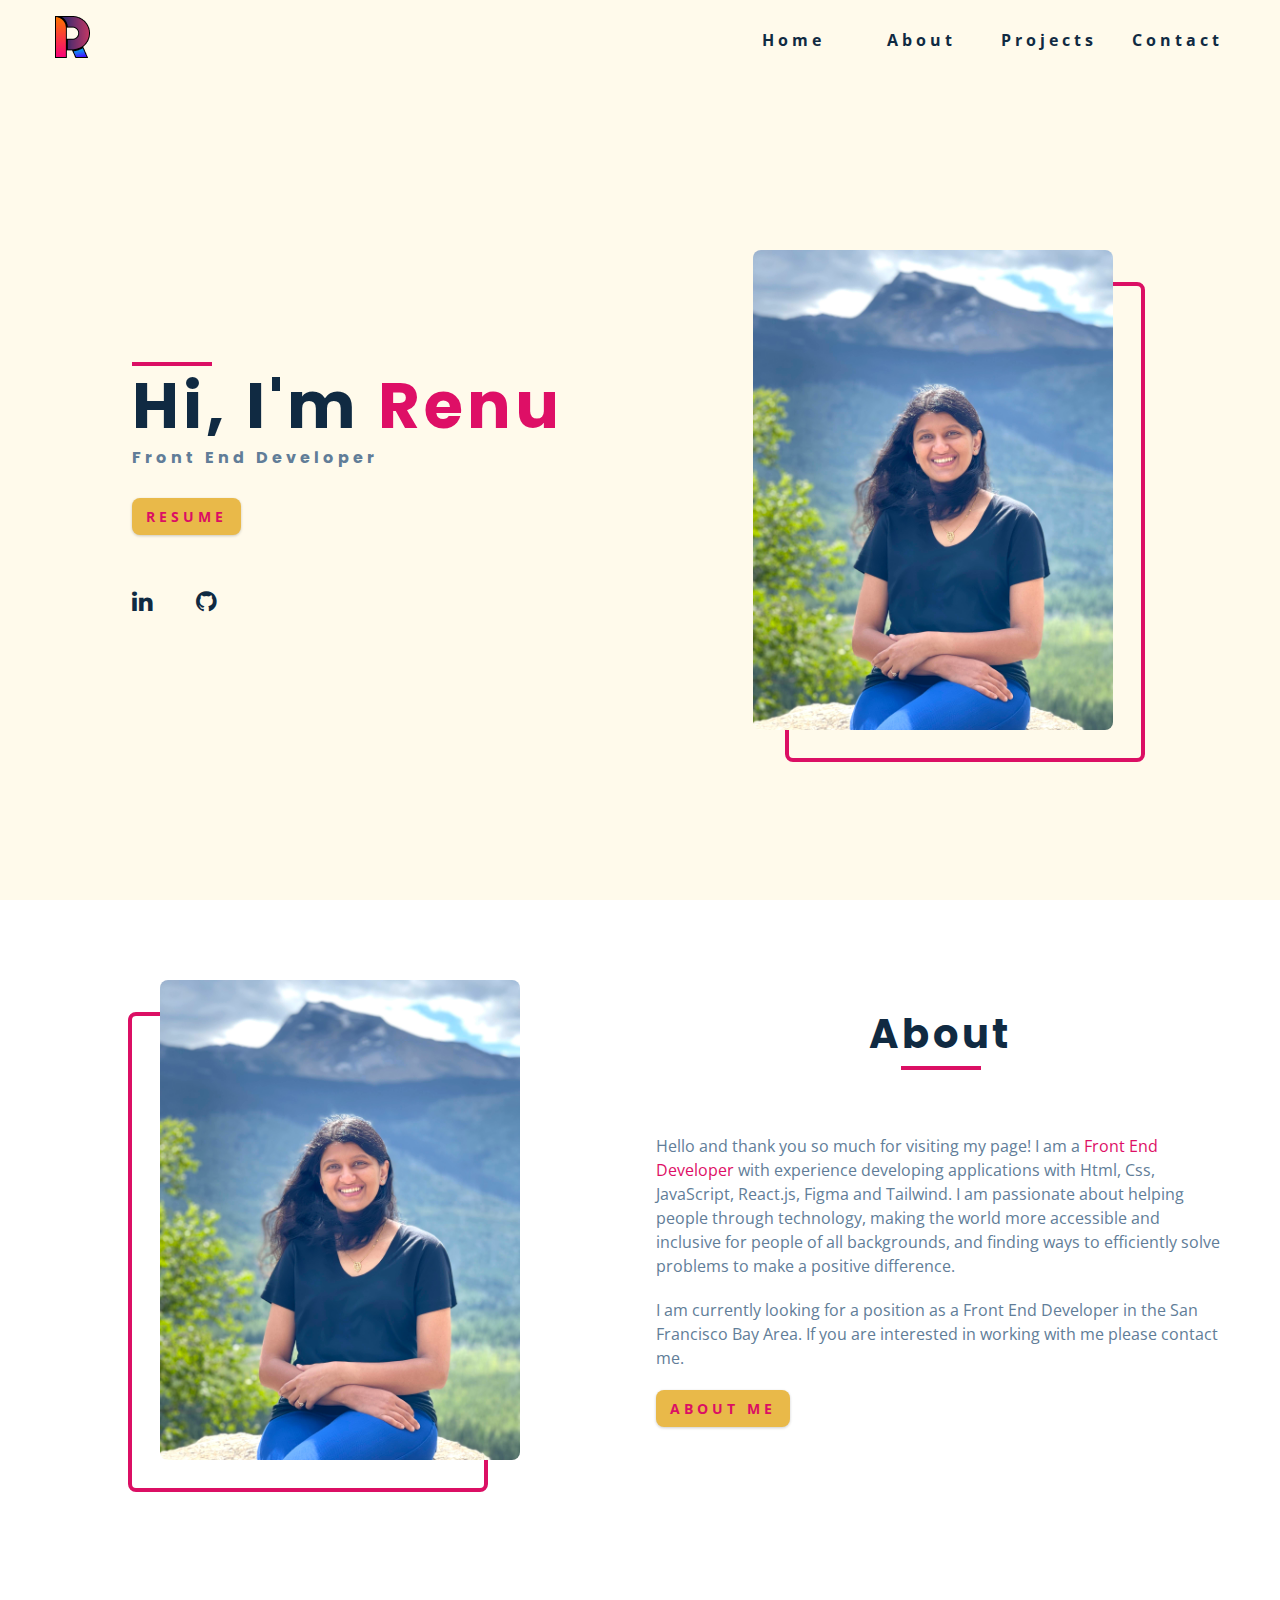
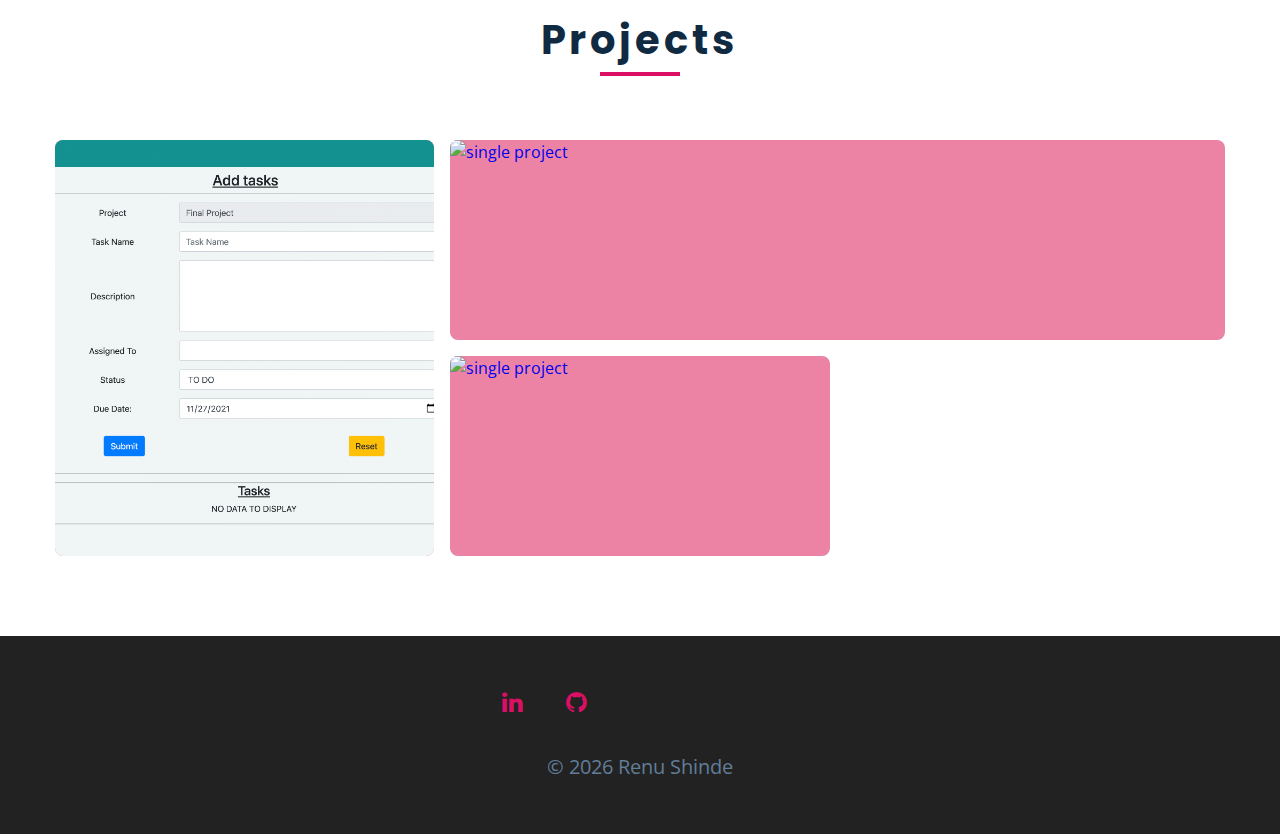
==== index.html @ c6a68519 "added links" ====
<!DOCTYPE html>
<html lang="en">
  <head>
    <meta charset="UTF-8" />
    <meta http-equiv="X-UA-Compatible" content="IE=edge" />
    <meta name="viewport" content="width=device-width, initial-scale=1.0" />
    <meta
      name="description"
      content="HTML Email and Front End Developer based in San Francisco, California."
    />
    <meta
      name="keywords"
      content="Front End Developer, HTML, Freelance, San Francisco bay area,"
    />
    <meta name="author" content="Renu Shinde" />
    <!-- font-awesome -->
    <link
      rel="stylesheet"
      href="https://cdnjs.cloudflare.com/ajax/libs/font-awesome/4.7.0/css/font-awesome.min.css"
    />
    <link
      href="https://cdn.jsdelivr.net/npm/boxicons@2.0.5/css/boxicons.min.css"
      rel="stylesheet"
    />
    <link rel="preconnect" href="https://fonts.googleapis.com" />
    <link rel="preconnect" href="https://fonts.gstatic.com" crossorigin />
    <link
      href="https://fonts.googleapis.com/css2?family=Poppins:wght@500&display=swap"
      rel="stylesheet"
    />
    <link rel="shortcut icon" type="image/jpg" href="images/Renu_Logo.png" />
    <link rel="stylesheet" href="style.css" />
    <title>Renu Shinde||Front End Developer</title>
  </head>
  <body>
    <!-- NAVBAR -->
    <nav class="nav" id="nav">
      <div class="nav-center">
        <div class="nav-header">
          <a href="index.html"
            ><img src="./images/Renu_Logo.png" class="nav-logo" alt="" />
          </a>
          <button class="nav-btn" id="nav-btn">
            <i class="fa fa-bars"></i>
          </button>
        </div>
        <!-- NAV LINKS -->
        <ul class="nav-links">
          <li>
            <a href="index.html">Home</a>
          </li>
          <li>
            <a href="#about">About</a>
          </li>
          <li>
            <a href="project.html">Projects</a>
          </li>
          <li>
            <a href="contact.html">Contact</a>
          </li>
        </ul>
      </div>
    </nav>
    <!-- sidebar -->
    <aside class="sidebar" id="sidebar">
      <div>
        <button class="close-btn" id="close-btn">
          <i class="fa fa-times"></i>
        </button>
        <!-- nav-links -->
        <ul class="sidebar-links">
          <li>
            <a href="index.html">Home</a>
          </li>
          <li>
            <a href="about.html" target="_blank">About</a>
          </li>
          <li>
            <a href="project.html">Projects</a>
          </li>
          <li>
            <a href="contact.html">Contact</a>
          </li>
        </ul>
        <!-- social icons -->
        <ul class="social-icons">
          <li>
            <a
              href="https://www.linkedin.com/in/renushinde/"
              class="social-icon"
            >
              <i class="fa fa-linkedin"></i>
            </a>
          </li>
          <li>
            <a
              href="https://github.com/renushinde?tab=repositories"
              class="social-icon"
              target="_blank"
            >
              <i class="fa fa-github"></i>
            </a>
          </li>
        </ul>
      </div>
    </aside>
    <!-- end of sidebar -->
    <!-- header -->
    <header class="hero">
      <div class="section-center hero-center">
        <article class="hero-info">
          <div class="underline"></div>
          <h1>Hi, I'm <span class="highlight-text">Renu</span></h1>
          <h4>Front End Developer</h4>
          <a
            href="https://docs.google.com/document/d/1yyKrUcZ64OdzhlVfRtlPf4Z2Hmihl9HocfP1ODWFB5Y/edit?usp=sharing"
            class="btn hero-btn"
            target="_blank"
            >Resume</a
          >
          <!-- social icons -->
          <ul class="social-icons hero-icons">
            <li>
              <a
                href="https://www.linkedin.com/in/renushinde/"
                class="social-icon"
                target="_blank"
              >
                <i class="fa fa-linkedin"></i>
              </a>
            </li>
            <li>
              <a
                href="https://github.com/renushinde?tab=repositories"
                class="social-icon"
                target="_blank"
              >
                <i class="fa fa-github"></i>
              </a>
            </li>
          </ul>
        </article>
        <article class="hero-img">
          <img
            src="./images/Renu-Shinde.jpeg"
            class="hero-photo"
            alt="Renu Shinde"
          />
        </article>
      </div>
    </header>
    <!-- end of header -->
    <!-- NAVBAR END -->

    <!-- SECTION 2 -->
    <!-- about -->
    <section class="section about" id="about">
      <div class="section-center about-center">
        <!-- about img -->
        <article class="about-img">
          <img
            src="./images/Renu-Shinde.jpeg"
            class="hero-photo"
            alt="about img"
          />
        </article>
        <!-- about info -->
        <article class="about-info">
          <!-- section title -->
          <div class="section-title">
            <h2>about</h2>
            <div class="underline"></div>
          </div>
          <!--end of section title -->
          <p>
            Hello and thank you so much for visiting my page! I am a
            <span class="highlight-text">Front End Developer</span> with
            experience developing applications with Html, Css, JavaScript,
            React.js, Figma and Tailwind. I am passionate about helping people
            through technology, making the world more accessible and inclusive
            for people of all backgrounds, and finding ways to efficiently solve
            problems to make a positive difference.
          </p>
          <p>
            I am currently looking for a position as a Front End Developer in
            the San Francisco Bay Area. If you are interested in working with me
            please contact me.
          </p>
          <a href="about.html" class="btn">about me</a>
        </article>
      </div>
    </section>
    <!-- end of about -->
    <!-- ABOUT ME -->
    <!-- section 3 PROJECTS -->
    <section class="section projects">
      <!-- section title -->
      <div class="section-title">
        <h2>Projects</h2>
        <div class="underline"></div>
      </div>
      <!--end of section title -->
      <div class="section-center projects-center">
        <!-- single project -->
        <a href="projects.html" class="project-1">
          <article class="project">
            <img
              src="./images/TaskRunner.png"
              alt="single project"
              class="project-img"
            />
            <div class="project-info">
              <h4>Task Runner</h4>
              <p>
                A web application that allows users to create tasks and assign
                them to other users.
              </p>
            </div>
          </article>
        </a>
        <!-- end of single project -->
        <!-- single project -->
        <a href="projects.html" class="project-2">
          <article class="project">
            <img
              src="./images/RasoiSF.png"
              alt="single project"
              class="project-img"
            />
            <div class="project-info">
              <h4>RasoiSF</h4>
              <p>
                A Restaurant Website that allows users to search for and view
                restaurant information and menu. Made with
                <i class="fa fa-heart"></i> for a San Francisco restaurant.
              </p>
            </div>
          </article>
        </a>
        <!-- end of single project --><!-- single project -->
        <a href="projects.html" class="project-3">
          <article class="project">
            <img
              src="./images/project-3.jpeg"
              alt="single project"
              class="project-img"
            />
            <div class="project-info">
              <h4>project title</h4>
              <p>client name</p>
            </div>
          </article>
        </a>
        <!-- end of single project --><!-- single project -->
        <!-- end of single project -->
      </div>
    </section>
    <!-- section 4 FOOTER -->
    <!-- footer -->
    <footer class="footer">
      <!-- social icons -->
      <ul class="social-icons">
        <li>
          <a
            href="https://www.linkedin.com/in/renushinde/"
            class="social-icon"
            target="_blank"
          >
            <i class="fa fa-linkedin"></i>
          </a>
        </li>
        <li>
          <a
            href="https://github.com/renushinde?tab=repositories"
            class="social-icon"
            target="_blank"
          >
            <i class="fa fa-github"></i>
          </a>
        </li>
      </ul>

      <p>&copy; <span id="date"></span> Renu Shinde</p>
    </footer>
    <script src="script.js"></script>
  </body>
</html>
---- style.css ----
/*
=============== 
Fonts
===============
*/
@import url("https://fonts.googleapis.com/css?family=Open+Sans|Roboto:400,700&display=swap");

/*
=============== 
Variables
===============
*/

:root {
  /* dark shades of primary color*/
  /* --clr-primary-1: hsl(43, 86%, 17%); */
  --clr-primary-1: hsl(335, 87%, 46%);
  --clr-primary-2: hsl(341, 73%, 72%);
  /* --clr-primary-2: hsl(43, 77%, 27%); */
  --clr-primary-3: hsl(43, 72%, 37%);
  --clr-primary-4: hsl(42, 63%, 48%);
  /* primary/main color */
  --clr-primary-5: hsl(42, 78%, 60%);
  /* lighter shades of primary color */
  --clr-primary-6: hsl(43, 89%, 70%);
  --clr-primary-7: hsl(43, 90%, 76%);
  --clr-primary-8: hsl(45, 86%, 81%);
  --clr-primary-9: hsl(45, 90%, 88%);
  --clr-primary-10: hsl(45, 100%, 96%);
  /* darkest grey - used for headings */
  --clr-grey-1: hsl(209, 61%, 16%);
  --clr-grey-2: hsl(211, 39%, 23%);
  --clr-grey-3: hsl(209, 34%, 30%);
  --clr-grey-4: hsl(209, 28%, 39%);
  /* grey used for paragraphs */
  --clr-grey-5: hsl(210, 22%, 49%);
  --clr-grey-6: hsl(209, 23%, 60%);
  --clr-grey-7: hsl(211, 27%, 70%);
  --clr-grey-8: hsl(210, 31%, 80%);
  --clr-grey-9: hsl(212, 33%, 89%);
  --clr-grey-10: hsl(210, 36%, 96%);
  --clr-white: #fff;
  --ff-primary: "Poppins", sans-serif;
  --ff-secondary: "Open Sans", sans-serif;
  --transition: all 0.3s linear;
  --spacing: 0.25rem;
  --radius: 0.5rem;
  --light-shadow: 0 5px 15px rgba(0, 0, 0, 0.1);
  --dark-shadow: 0 5px 15px rgba(0, 0, 0, 0.2);
  --max-width: 1170px;
}
/*
=============== 
Global Styles
===============
*/

*,
::after,
::before {
  margin: 0;
  padding: 0;
  box-sizing: border-box;
}
body {
  font-family: var(--ff-secondary);
  background: var(--clr-white);
  color: var(--clr-grey-1);
  line-height: 1.5;
  font-size: 0.875rem;
}
ul {
  list-style-type: none;
}
a {
  text-decoration: none;
}
img:not(.nav-logo) {
  width: 100%;
  display: block;
}

h1,
h2,
h3,
h4 {
  letter-spacing: var(--spacing);
  text-transform: capitalize;
  line-height: 1.25;
  margin-bottom: 0.75rem;
  font-family: var(--ff-primary);
}
h1 {
  font-size: 3rem;
}
h2 {
  font-size: 2rem;
}
h3 {
  font-size: 1.25rem;
}
h4 {
  font-size: 0.875rem;
}
p {
  margin-bottom: 1.25rem;
  color: var(--clr-grey-5);
}
@media screen and (min-width: 800px) {
  h1 {
    font-size: 4rem;
  }
  h2 {
    font-size: 2.5rem;
  }
  h3 {
    font-size: 1.75rem;
  }
  h4 {
    font-size: 1rem;
  }
  body {
    font-size: 1rem;
  }
  h1,
  h2,
  h3,
  h4 {
    line-height: 1;
  }
}
/*  global classes */

.btn {
  text-transform: uppercase;
  background: var(--clr-primary-5);
  color: var(--clr-primary-1);
  padding: 0.375rem 0.75rem;
  letter-spacing: var(--spacing);
  display: inline-block;
  font-weight: 700;
  -webkit-transition: var(--transition);
  transition: var(--transition);
  font-size: 0.875rem;
  border: 2px solid transparent;
  cursor: pointer;
  box-shadow: 0 1px 3px rgba(0, 0, 0, 0.2);
  border-radius: var(--radius);
}
.btn:hover {
  color: var(--clr-primary-1);
  background: var(--clr-primary-7);
}
.highlight-text {
  color: #de0f66;
}
/* section */
.section {
  padding: 5rem 0;
}

.section-center {
  width: 90vw;
  margin: 0 auto;
  max-width: 1170px;
}
@media screen and (min-width: 992px) {
  .section-center {
    width: 95vw;
  }
}

.underline {
  width: 5rem;
  height: 0.25rem;
  margin-bottom: 1.25rem;
  background: var(--clr-primary-1);
  margin-left: auto;
  margin-right: auto;
}
.section-title {
  margin-bottom: 4rem;
  text-align: center;
}
.bg-grey {
  background: var(--clr-grey-10);
}
/*
=============== 
Navbar
===============
*/
.nav-links {
  display: none;
}
.nav {
  height: 5rem;
  padding: 1rem;
  display: grid;
  -webkit-box-align: center;
  align-items: center;
  -webkit-transition: var(--transition);
  transition: var(--transition);
}
.nav-center {
  width: 100%;
  max-width: 1170px;
  margin: 0 auto;
}
.nav-header {
  display: grid;
  grid-template-columns: auto 1fr;
  -webkit-box-align: center;
  align-items: center;
}
.nav-btn {
  background: transparent;
  border-color: transparent;
  color: var(--clr-primary-1);
  font-size: 2rem;
  cursor: pointer;
  justify-self: end;
}
@media screen and (min-width: 768px) {
  .nav {
    background: var(--clr-primary-10);
  }
  .nav-btn {
    display: none;
  }
  .nav-links {
    display: grid;
    grid-template-columns: repeat(4, 1fr);
    justify-items: center;
    -webkit-column-gap: 2rem;
    -moz-column-gap: 2rem;
    column-gap: 2rem;
    justify-self: end;
  }
  .nav-links a {
    text-transform: capitalize;
    color: var(--clr-grey-1);
    font-weight: bold;
    letter-spacing: var(--spacing);
    -webkit-transition: var(--transition);
    transition: var(--transition);
  }
  .nav-links a:hover {
    color: var(--clr-primary-1);
  }
  .nav-center {
    display: grid;
    grid-template-columns: auto 1fr;
    -webkit-box-align: center;
    align-items: center;
  }
}
/* fixed navbar */
.navbar-fixed {
  position: fixed;
  top: 0;
  left: 0;
  width: 100%;
  background: var(--clr-white);
  z-index: 2;
  box-shadow: var(--light-shadow);
}
/*
=============== 
Sidebar
===============
*/
.sidebar {
  position: fixed;
  top: 0;
  left: 0;
  width: 100%;
  height: 100%;
  background: var(--clr-grey-10);
  z-index: 4;
  display: grid;
  /* align-items: center;
  justify-content: center; */
  place-items: center;
  -webkit-transition: var(--transition);
  transition: var(--transition);
  /* add later */
  -webkit-transform: translateX(-100%);
  transform: translateX(-100%);
}
/* toggle sidebar */
.show-sidebar {
  -webkit-transform: translateX(0);
  transform: translateX(0);
}
.sidebar-links {
  text-align: center;
}
.sidebar-links a {
  font-size: 2rem;
  text-transform: capitalize;
  -webkit-transition: var(--transition);
  transition: var(--transition);
  color: var(--clr-grey-5);
  letter-spacing: var(--spacing);
  display: inline-block;
  margin-bottom: 1.5rem;
}
.sidebar-links a:hover {
  color: var(--clr-primary-1);
}
.social-icons {
  display: grid;
  margin-top: 3rem;
  width: 20rem;
  grid-template-columns: repeat(5, 1fr);
  justify-items: center;
}
.social-icon {
  font-size: 1.5rem;
  color: var(--clr-grey-1);
  -webkit-transition: var(--transition);
  transition: var(--transition);
}
.social-icon:hover {
  color: var(--clr-primary-1);
}
.close-btn {
  position: absolute;
  top: 1rem;
  right: 1rem;
  font-size: 3rem;
  background: transparent;
  border: transparent;
  -webkit-transition: var(--transition);
  transition: var(--transition);
  color: #bb2525;
  cursor: pointer;
}
.close-btn:hover {
  color: #e66b6b;
}
/*
=============== 
Hero
===============
*/
/* underline added to globals */
.hero .underline {
  margin-bottom: 0.5rem;
  margin-left: 0;
}
.hero-img {
  display: none;
}
.hero {
  background: var(--clr-primary-10);
}
.hero-center {
  min-height: calc(100vh - 5rem);
  display: grid;
  place-items: center;
}
.hero-info h4 {
  color: var(--clr-grey-5);
}
.hero-icons {
  justify-items: start;
}
.hero-btn {
  margin-top: 1.25rem;
}
@media screen and (min-width: 992px) {
  .hero-img {
    display: block;
    position: relative;
  }
  .hero-center {
    grid-template-columns: 1fr 1fr;
  }

  .hero-img::before,
  .about-img::before {
    content: "";
    position: absolute;
    width: 100%;
    height: 100%;
    border: 0.25rem solid var(--clr-primary-1);
    top: 2rem;
    right: -2rem;
    border-radius: var(--radius);
  }
}
.hero-photo {
  max-width: 25rem;
  max-height: 30rem;
  -o-object-fit: cover;
  object-fit: cover;
  border-radius: var(--radius);
  position: relative;
}

/*
=============== 
About
===============
*/
/* section title added to globals */
.about-title {
  text-align: left;
  margin-bottom: 2rem;
}
.about-title .underline {
  margin-left: 0;
}
.about-center {
  display: grid;
  gap: 3rem 2rem;
}
.about-img {
  justify-self: center;
}
@media screen and (min-width: 992px) {
  .about-center {
    grid-template-columns: 1fr 1fr;
  }
  .about-img {
    position: relative;
  }
  .about-img::before {
    left: -2rem;
  }
  .about-info {
    align-self: center;
  }
}
/*
/*
=============== 
Single Page
===============
*/
.single-page {
  background: var(--clr-primary-10);
  min-height: calc(100vh - 5rem - 198px);
}
.page-info {
  max-width: 700px;
}
.page-info a {
  text-transform: uppercase;
  color: var(--clr-primary-5);
  -webkit-transition: var(--transition);
  transition: var(--transition);
}
.page-info a:hover {
  color: var(--clr-primary-1);
}
/* PROJECTS */
.projects-text {
  width: 85vw;
  max-width: 30rem;
  margin: 0 auto;
}
.project {
  position: relative;
  background: var(--clr-primary-2);
  border-radius: var(--radius);
  margin-bottom: 2rem;
}
.project-info {
  text-align: center;
  color: var(--clr-white);
  position: absolute;
  top: 50%;
  left: 50%;
  -webkit-transform: translate(-50%, -50%);
  transform: translate(-50%, -50%);
  -webkit-transition: var(--transition);
  transition: var(--transition);
  opacity: 0;
}
.project-info p {
  text-transform: capitalize;
  color: var(--clr-white);
}
.project:hover .project-info {
  opacity: 1;
}
.project-img {
  -webkit-transition: var(--transition);
  transition: var(--transition);
  border-radius: var(--radius);
  height: 15rem;
  -o-object-fit: cover;
  object-fit: cover;
}
.project:hover .project-img {
  opacity: 0.1;
}
.project::after {
  content: "";
  position: absolute;
  top: 0;
  left: 0;
  width: 100%;
  height: 100%;
  border: 0.25rem solid var(--clr-white);
  border-radius: var(--radius);
  -webkit-transition: var(--transition);
  transition: var(--transition);
  opacity: 0;
}
.project:hover::after {
  opacity: 1;
  -webkit-transform: scale(0.8);
  transform: scale(0.8);
}
@media screen and (min-width: 676px) {
  .projects-center {
    display: grid;
    grid-template-columns: 1fr 1fr;
    -webkit-column-gap: 2rem;
    -moz-column-gap: 2rem;
    column-gap: 2rem;
  }
}
@media screen and (min-width: 992px) {
  .projects-center {
    grid-template-columns: repeat(3, 1fr);
  }
}
@media screen and (min-width: 1170px) {
  .projects-center {
    grid-template-rows: 200px 200px;
    gap: 1rem;
    grid-template-areas:
      "a b b"
      "a c d";
  }
  .project-img {
    height: 100%;
  }
  .project {
    height: 100%;
  }
  .project-1 {
    grid-area: a;
  }
  .project-2 {
    grid-area: b;
  }
  .project-3 {
    grid-area: c;
  }
  .project-4 {
    grid-area: d;
  }
}
/*
/*
=============== 
Footer
===============
*/
.footer {
  padding-bottom: 2rem;
  background: #222;
  display: grid;
  place-items: center;
}
.footer .social-icons {
  margin-bottom: 2rem;
}
.footer .social-icon {
  color: var(--clr-primary-1);
}
.footer .social-icon:hover {
  color: var(--clr-primary-10);
}
.footer p {
  font-size: 1.25rem;
  text-transform: capitalize;
}
/*

/*
=============== 
Project Page
===============
*/
.projects-hero {
  height: 25vh;
  background: var(--clr-primary-10);
  display: grid;
  place-items: center;
}
.projects-hero .section-title {
  margin-bottom: 0;
}
.single-project {
  background: var(--clr-grey-10);
  border-radius: var(--radius);
}
.project-container img {
  border-top-left-radius: var(--radius);
  border-top-right-radius: var(--radius);
}
.project-container {
  position: relative;
}
.project-icon {
  position: absolute;
  font-size: 1.75rem;
  bottom: 0;
  left: 50%;
  -webkit-transform: translate(-50%, 50%);
  transform: translate(-50%, 50%);
  width: 4rem;
  height: 4rem;
  display: grid;
  place-items: center;
  background: var(--clr-primary-5);
  border-radius: 50%;
  color: var(--clr-primary-1);
  border: 0.375rem solid var(--clr-grey-10);
}
.project-details {
  padding: 2rem 1.5rem;
}
.project-footer {
  display: grid;
  grid-template-columns: 1fr 1fr;
  color: var(--clr-primary-5);
}
.project-footer a {
  color: var(--clr-primary-5);
  text-transform: capitalize;
  -webkit-transition: var(--transition);
  transition: var(--transition);
  justify-self: end;
}
.project-footer a:hover {
  color: var(--clr-primary-1);
}
.projects-page-center {
  display: grid;
  grid-template-columns: repeat(auto-fill, minmax(330px, 1fr));
  gap: 3rem 1rem;
}
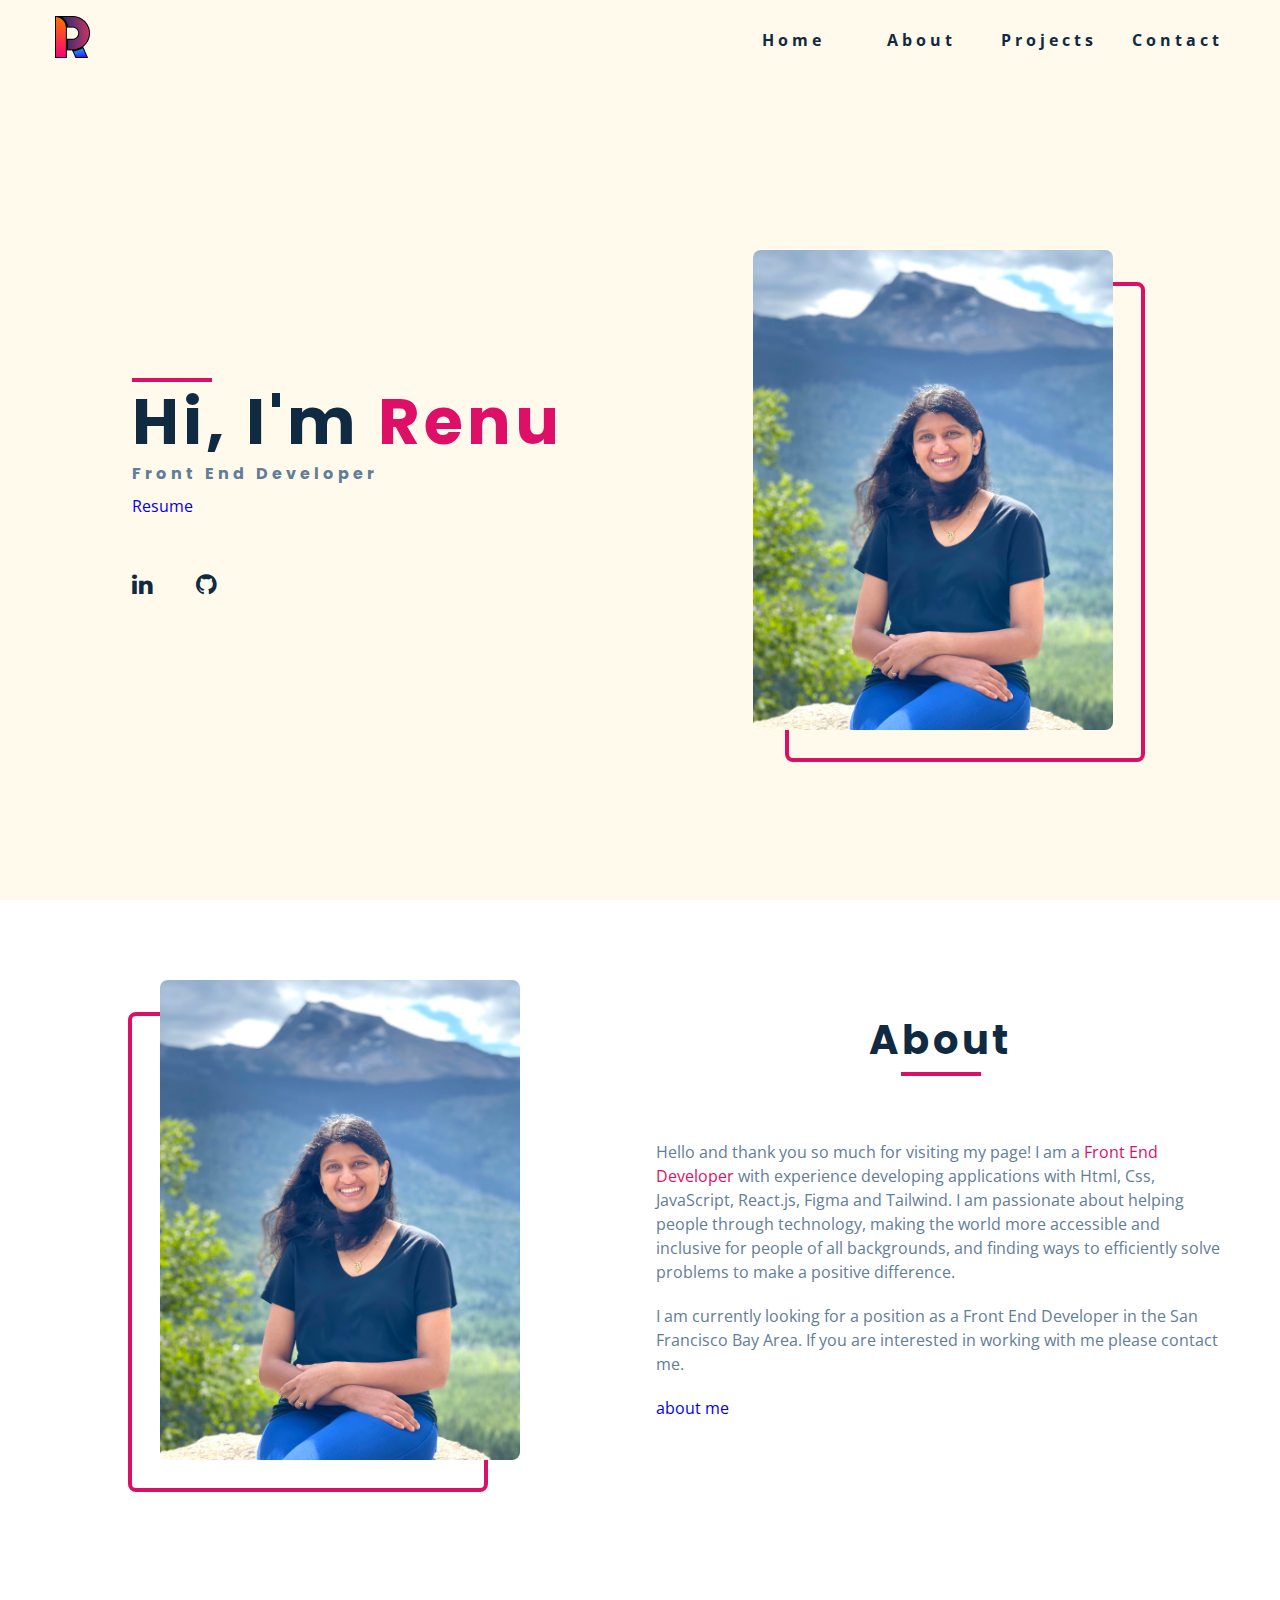
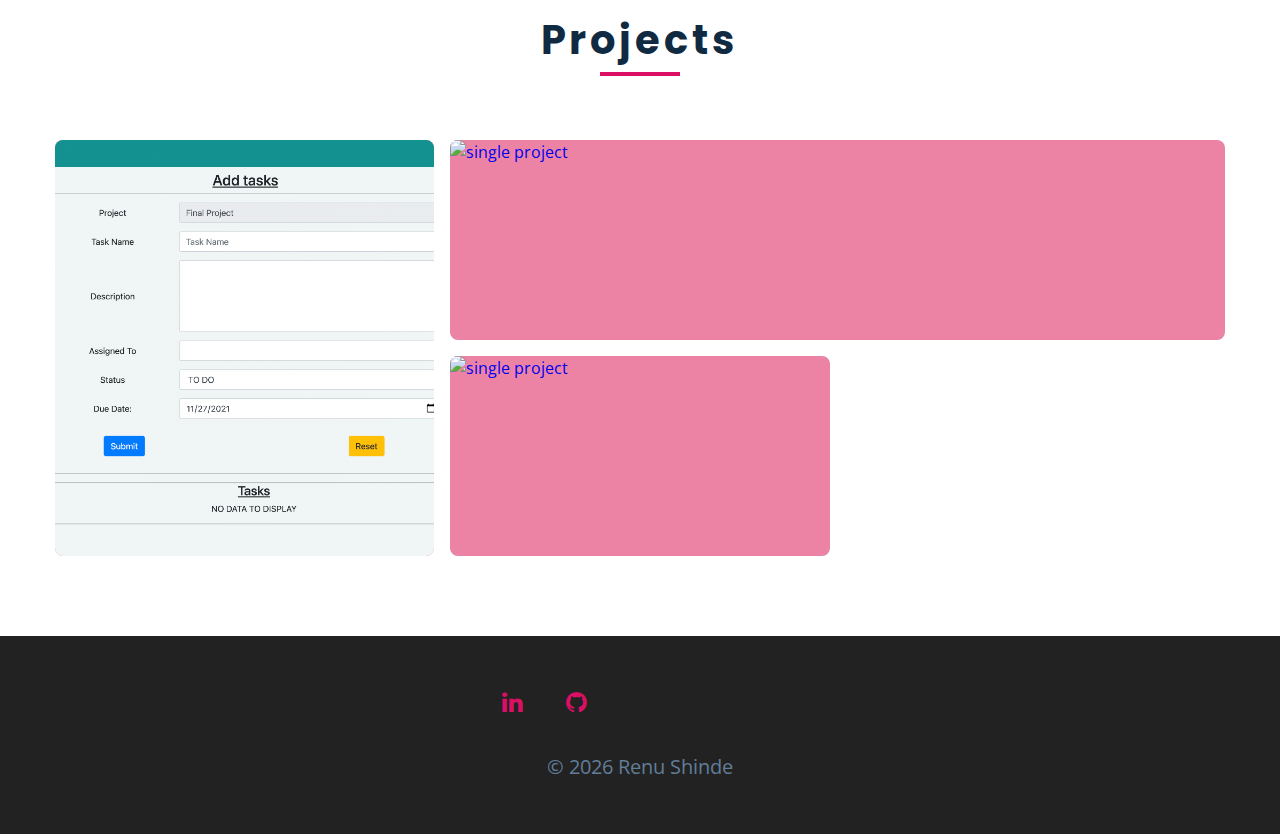
==== commit 002b6047: "added gradient-button" ====
--- a/index.html
+++ b/index.html
@@ -114,7 +114,7 @@
           <h4>Front End Developer</h4>
           <a
             href="https://docs.google.com/document/d/1yyKrUcZ64OdzhlVfRtlPf4Z2Hmihl9HocfP1ODWFB5Y/edit?usp=sharing"
-            class="btn hero-btn"
+            class="gradient-button gradient-button-1"
             target="_blank"
             >Resume</a
           >
@@ -186,7 +186,9 @@
             the San Francisco Bay Area. If you are interested in working with me
             please contact me.
           </p>
-          <a href="about.html" class="btn">about me</a>
+          <a href="about.html" class="gradient-button gradient-button-1"
+            >about me</a
+          >
         </article>
       </div>
     </section>
@@ -202,7 +204,11 @@
       <!--end of section title -->
       <div class="section-center projects-center">
         <!-- single project -->
-        <a href="projects.html" class="project-1">
+        <a
+          href="https://renushinde.github.io/taskRunner/index.html"
+          target="_blank"
+          class="project-1"
+        >
           <article class="project">
             <img
               src="./images/TaskRunner.png"
@@ -220,7 +226,11 @@
         </a>
         <!-- end of single project -->
         <!-- single project -->
-        <a href="projects.html" class="project-2">
+        <a
+          href="https://focused-banach-dcd803.netlify.app/#"
+          target="_blank"
+          class="project-2"
+        >
           <article class="project">
             <img
               src="./images/RasoiSF.png"
@@ -238,7 +248,7 @@
           </article>
         </a>
         <!-- end of single project --><!-- single project -->
-        <a href="projects.html" class="project-3">
+        <a href="project.html" target="_blank" class="project-3">
           <article class="project">
             <img
               src="./images/project-3.jpeg"
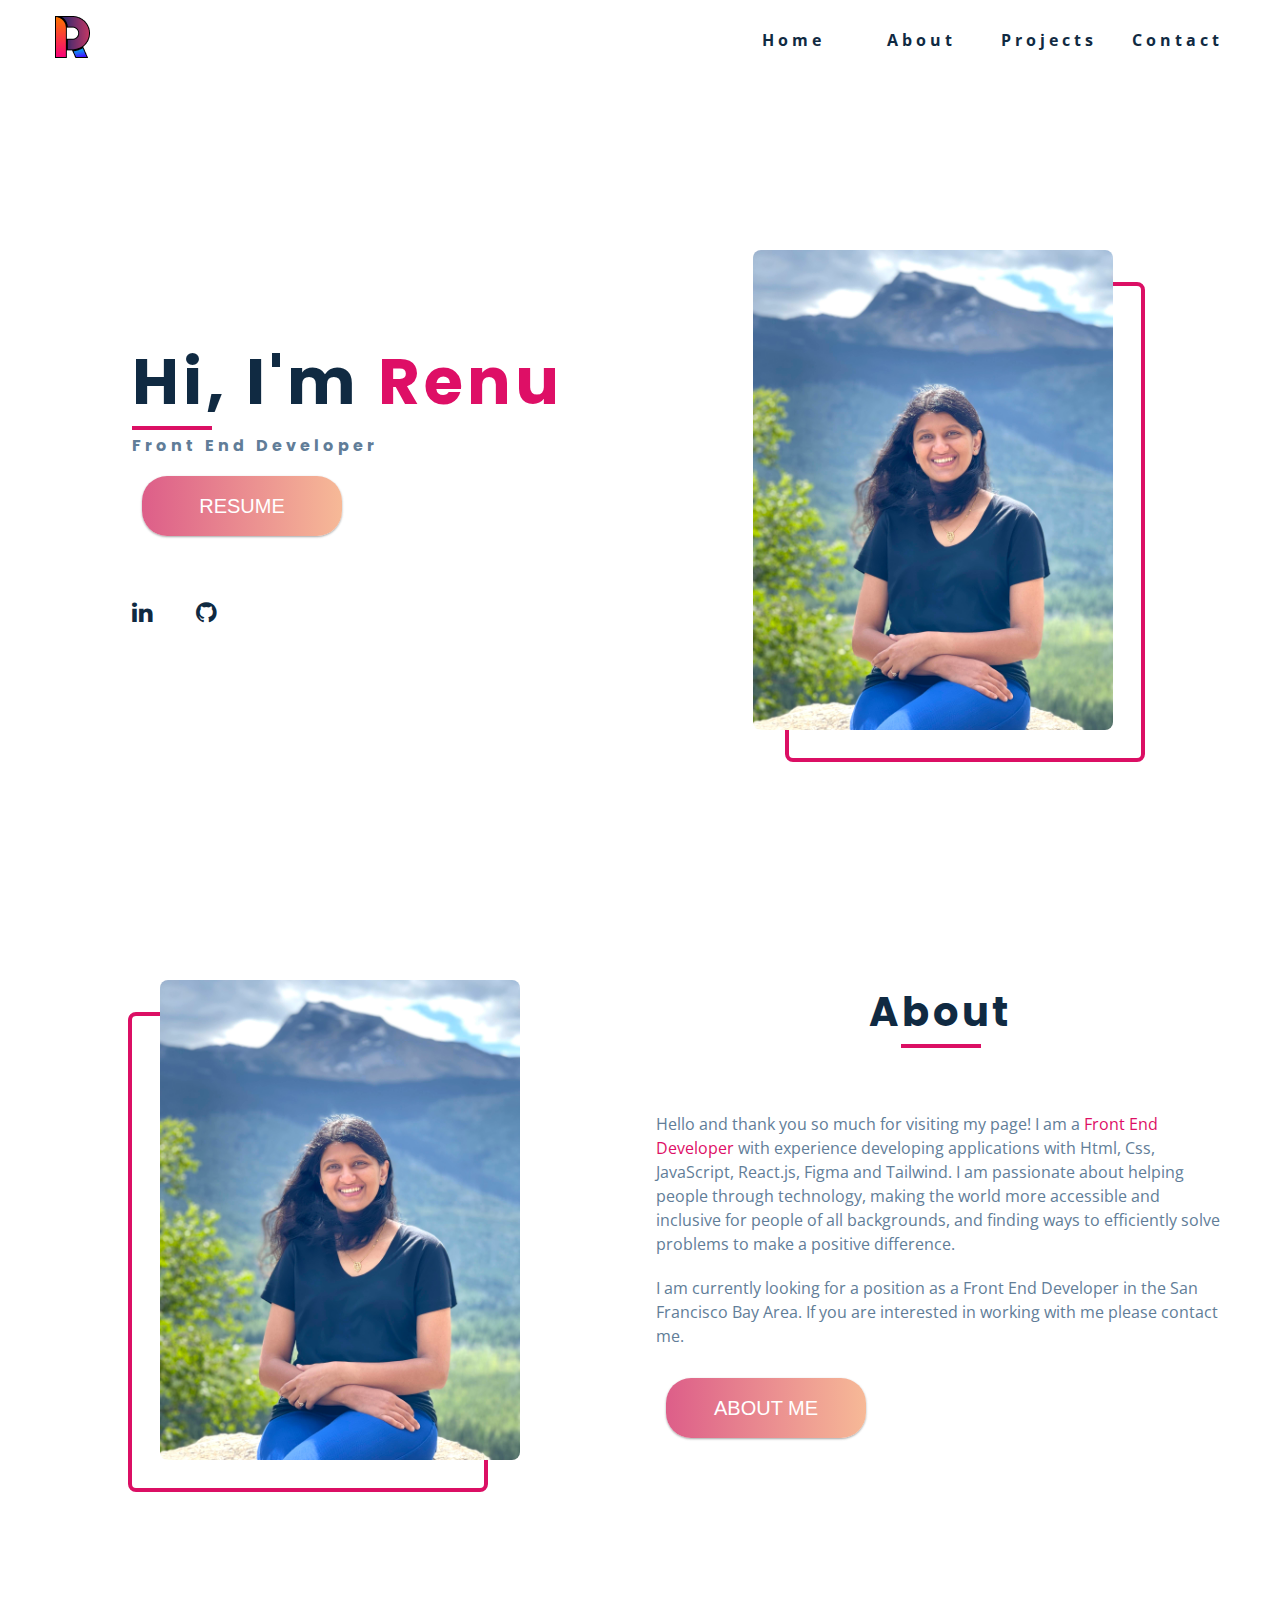
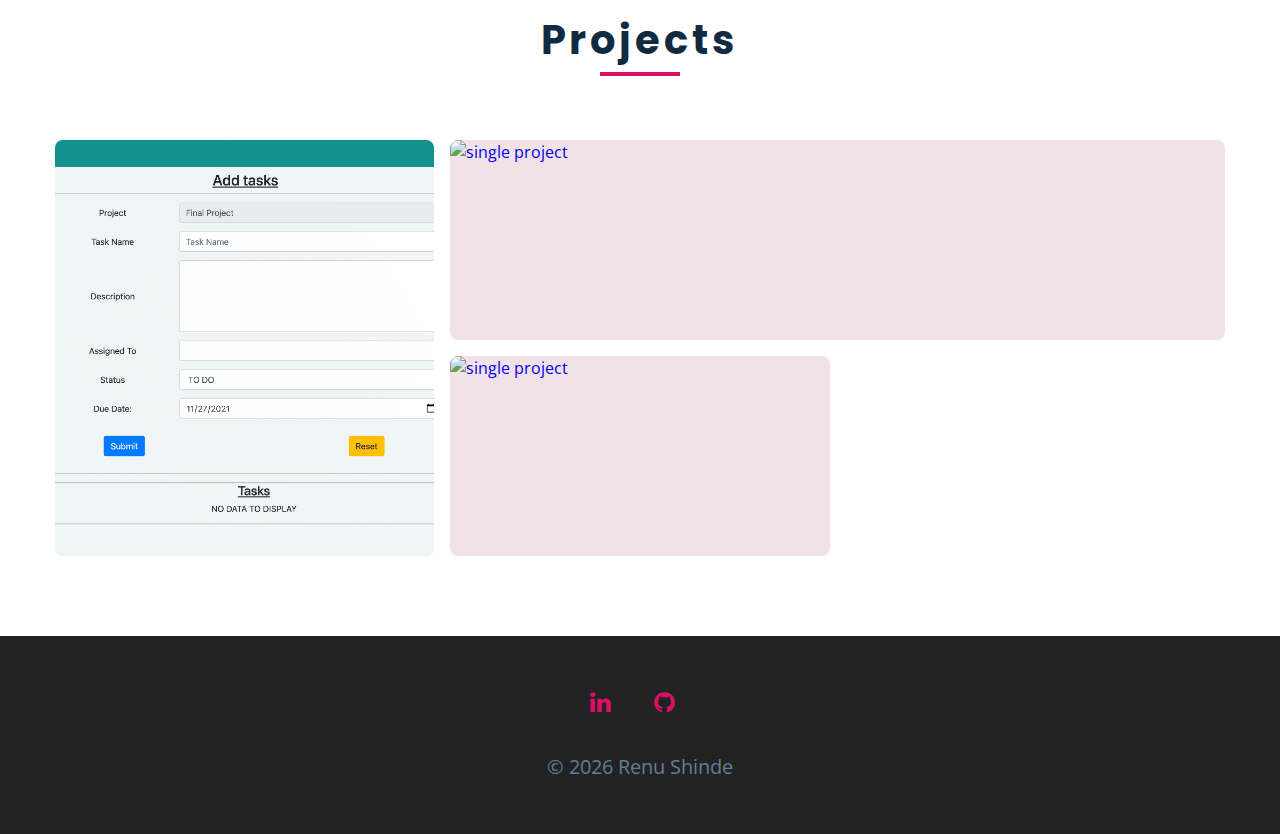
==== commit bc1d9e0d: "changes in underline" ====
--- a/index.html
+++ b/index.html
@@ -109,8 +109,8 @@
     <header class="hero">
       <div class="section-center hero-center">
         <article class="hero-info">
+          <h1>Hi, I'm <span class="highlight-text">Renu</span></h1>
           <div class="underline"></div>
-          <h1>Hi, I'm <span class="highlight-text">Renu</span></h1>
           <h4>Front End Developer</h4>
           <a
             href="https://docs.google.com/document/d/1yyKrUcZ64OdzhlVfRtlPf4Z2Hmihl9HocfP1ODWFB5Y/edit?usp=sharing"
--- a/style.css
+++ b/style.css
@@ -15,7 +15,7 @@
   /* dark shades of primary color*/
   /* --clr-primary-1: hsl(43, 86%, 17%); */
   --clr-primary-1: hsl(335, 87%, 46%);
-  --clr-primary-2: hsl(341, 73%, 72%);
+  --clr-primary-2: hsla(341, 36%, 91%, 0.925);
   /* --clr-primary-2: hsl(43, 77%, 27%); */
   --clr-primary-3: hsl(43, 72%, 37%);
   --clr-primary-4: hsl(42, 63%, 48%);
@@ -26,7 +26,7 @@
   --clr-primary-7: hsl(43, 90%, 76%);
   --clr-primary-8: hsl(45, 86%, 81%);
   --clr-primary-9: hsl(45, 90%, 88%);
-  --clr-primary-10: hsl(45, 100%, 96%);
+  --clr-primary-10: --clr-white;
   /* darkest grey - used for headings */
   --clr-grey-1: hsl(209, 61%, 16%);
   --clr-grey-2: hsl(211, 39%, 23%);
@@ -129,6 +129,41 @@
     line-height: 1;
   }
 }
+/*  Gradient Button */
+.gradient-button {
+  margin: 10px;
+  font-family: "Arial Black", Gadget, sans-serif;
+  font-size: 20px;
+  padding: 15px;
+  text-align: center;
+  text-transform: uppercase;
+  transition: 0.5s;
+  background-size: 200% auto;
+  color: #fff;
+  box-shadow: 0 0 20px #eee;
+  border-radius: 10px;
+  width: 200px;
+  box-shadow: 0 1px 3px rgba(0, 0, 0, 0.12), 0 1px 2px rgba(0, 0, 0, 0.24);
+  transition: all 0.3s cubic-bezier(0.25, 0.8, 0.25, 1);
+  cursor: pointer;
+  display: inline-block;
+  border-radius: 25px;
+}
+.gradient-button:hover {
+  box-shadow: 0 10px 20px rgba(0, 0, 0, 0.19), 0 6px 6px rgba(0, 0, 0, 0.23);
+  margin: 8px 10px 12px;
+}
+.gradient-button-1 {
+  background-image: linear-gradient(
+    to right,
+    #dd5e89 0%,
+    #f7bb97 51%,
+    #dd5e89 100%
+  );
+}
+.gradient-button-1:hover {
+  background-position: right center;
+}
 /*  global classes */
 
 .btn {
@@ -470,7 +505,7 @@
 }
 .project-info {
   text-align: center;
-  color: var(--clr-white);
+  color: black;
   position: absolute;
   top: 50%;
   left: 50%;
@@ -482,7 +517,7 @@
 }
 .project-info p {
   text-transform: capitalize;
-  color: var(--clr-white);
+  color: black;
 }
 .project:hover .project-info {
   opacity: 1;
@@ -571,6 +606,7 @@
 }
 .footer .social-icons {
   margin-bottom: 2rem;
+  margin-right: -11rem;
 }
 .footer .social-icon {
   color: var(--clr-primary-1);
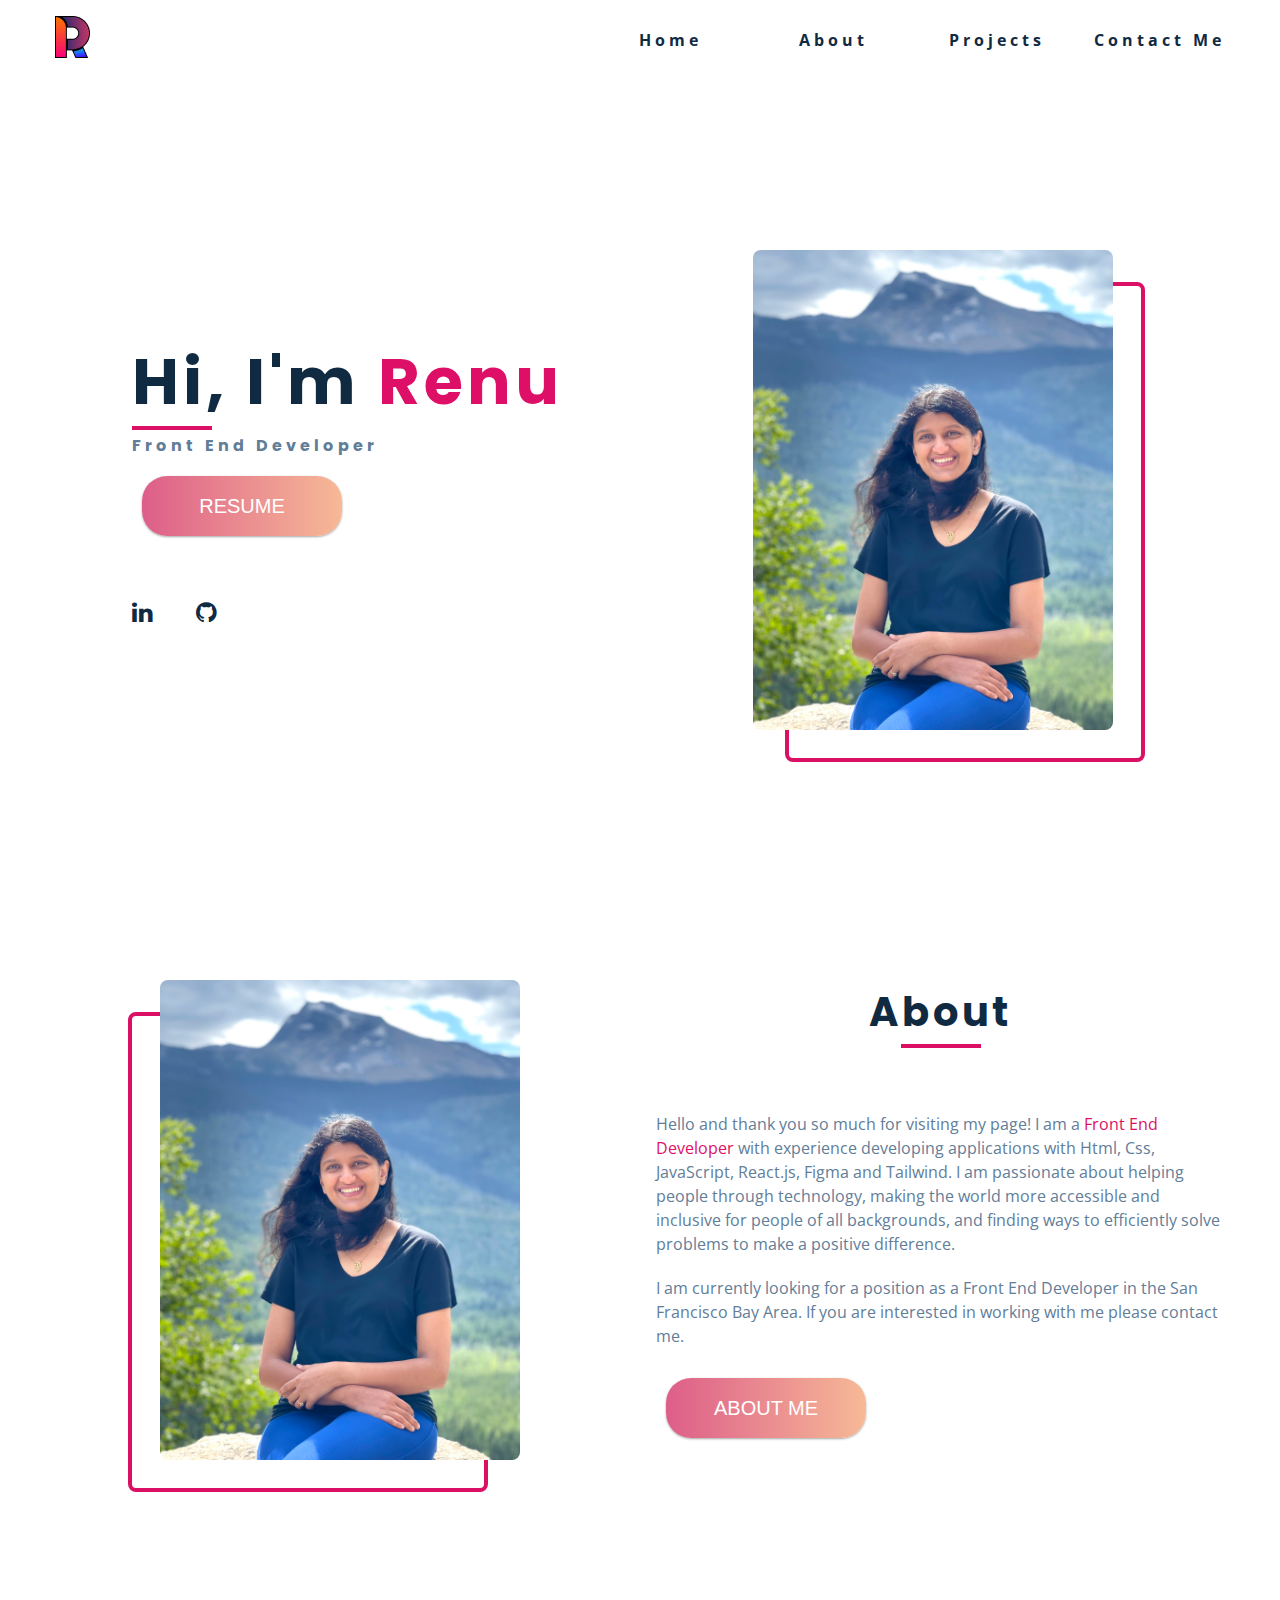
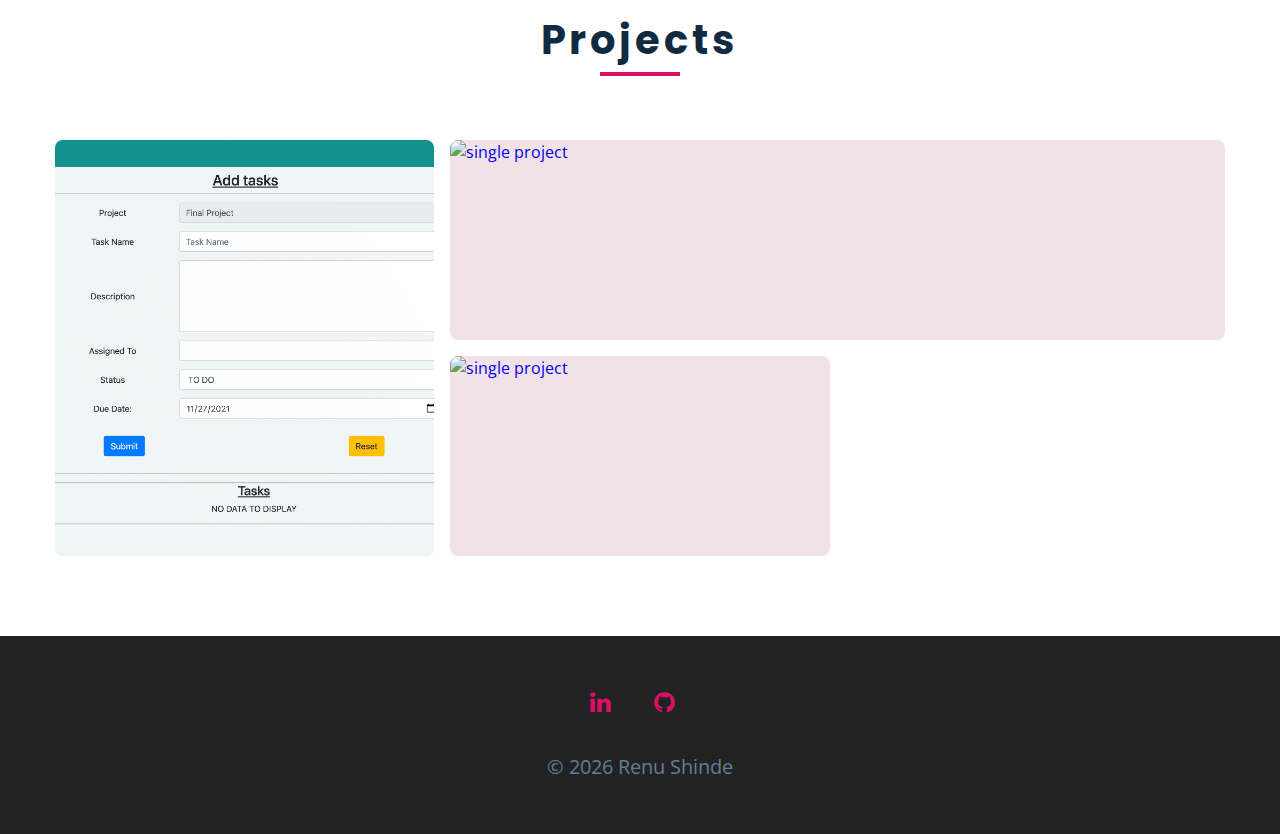
==== commit a809069a: "added mail-to" ====
--- a/index.html
+++ b/index.html
@@ -56,7 +56,11 @@
             <a href="project.html">Projects</a>
           </li>
           <li>
-            <a href="contact.html">Contact</a>
+            <a
+              href="https://mail.google.com/mail/?view=cm&fs=1&to=someone@example.com&su=Nice to Meet you, Renu&body=BODY"
+              target="_blank"
+              >Contact Me</a
+            >
           </li>
         </ul>
       </div>
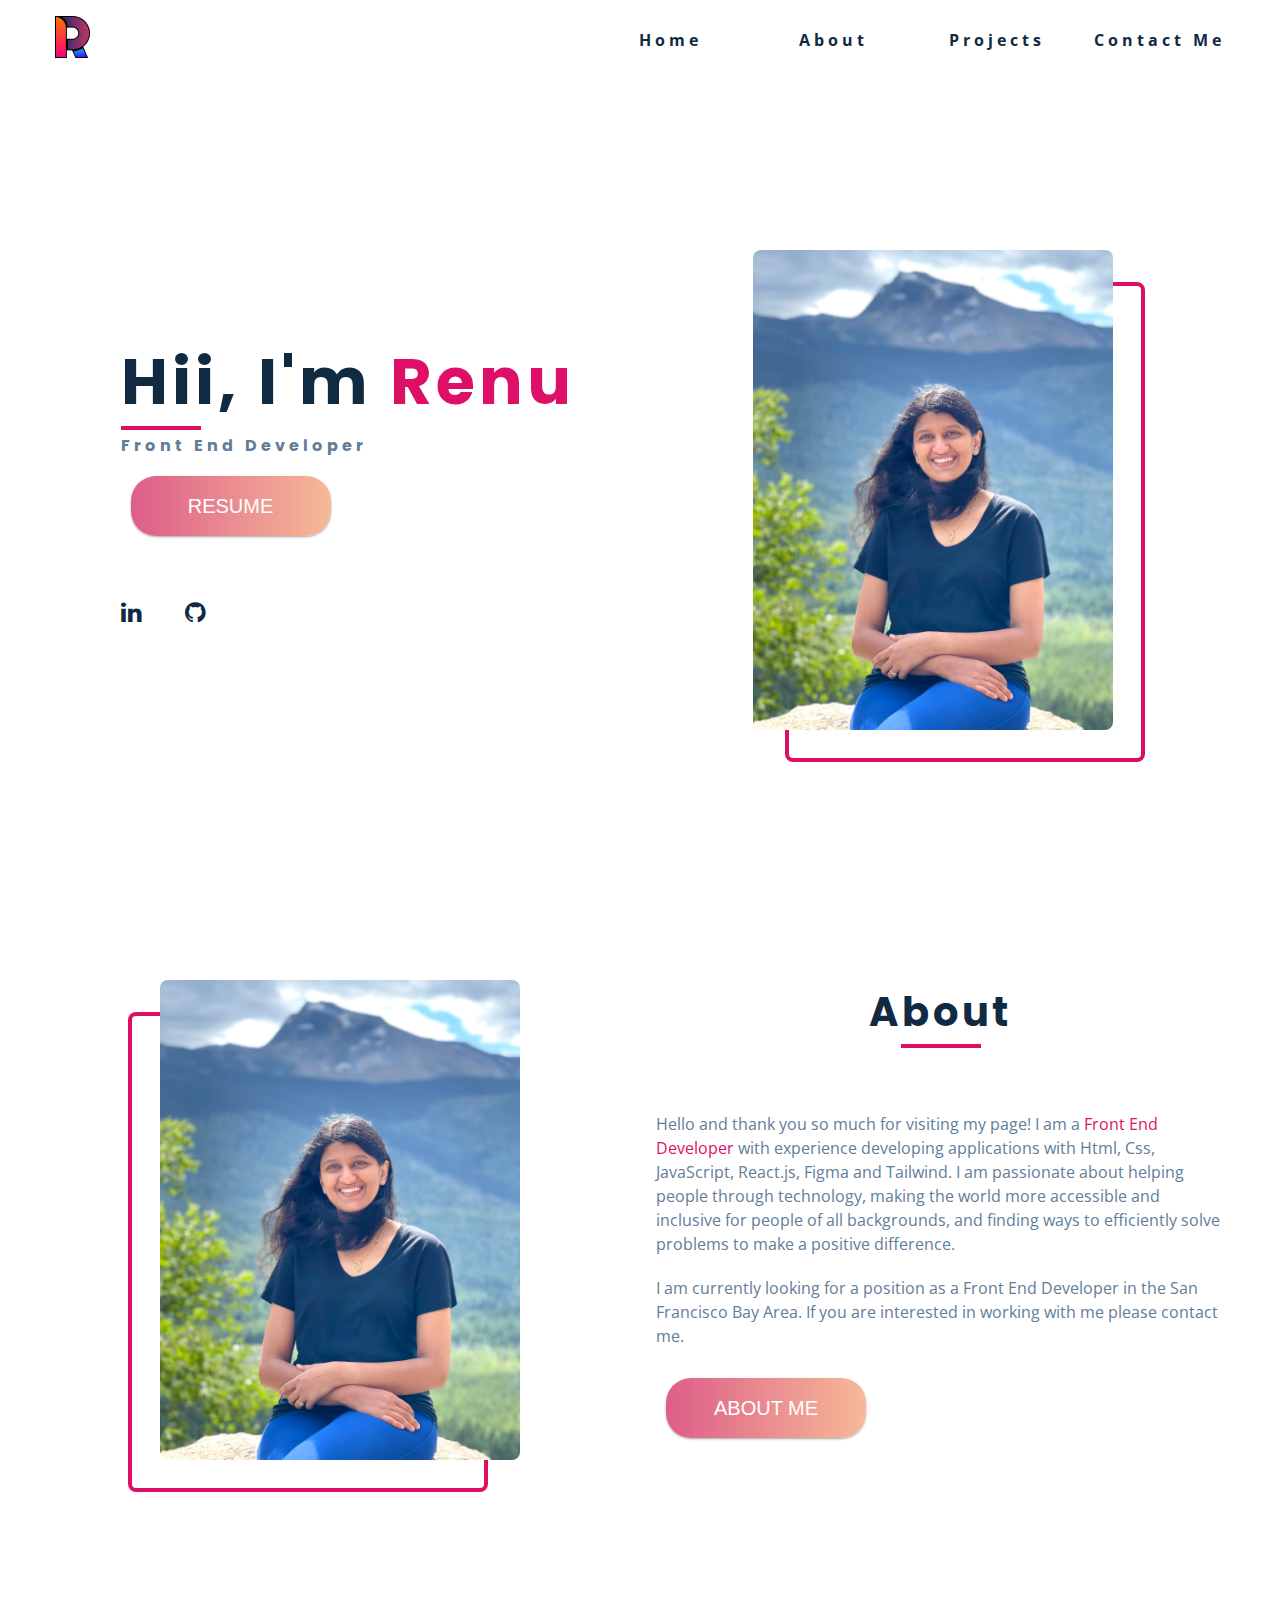
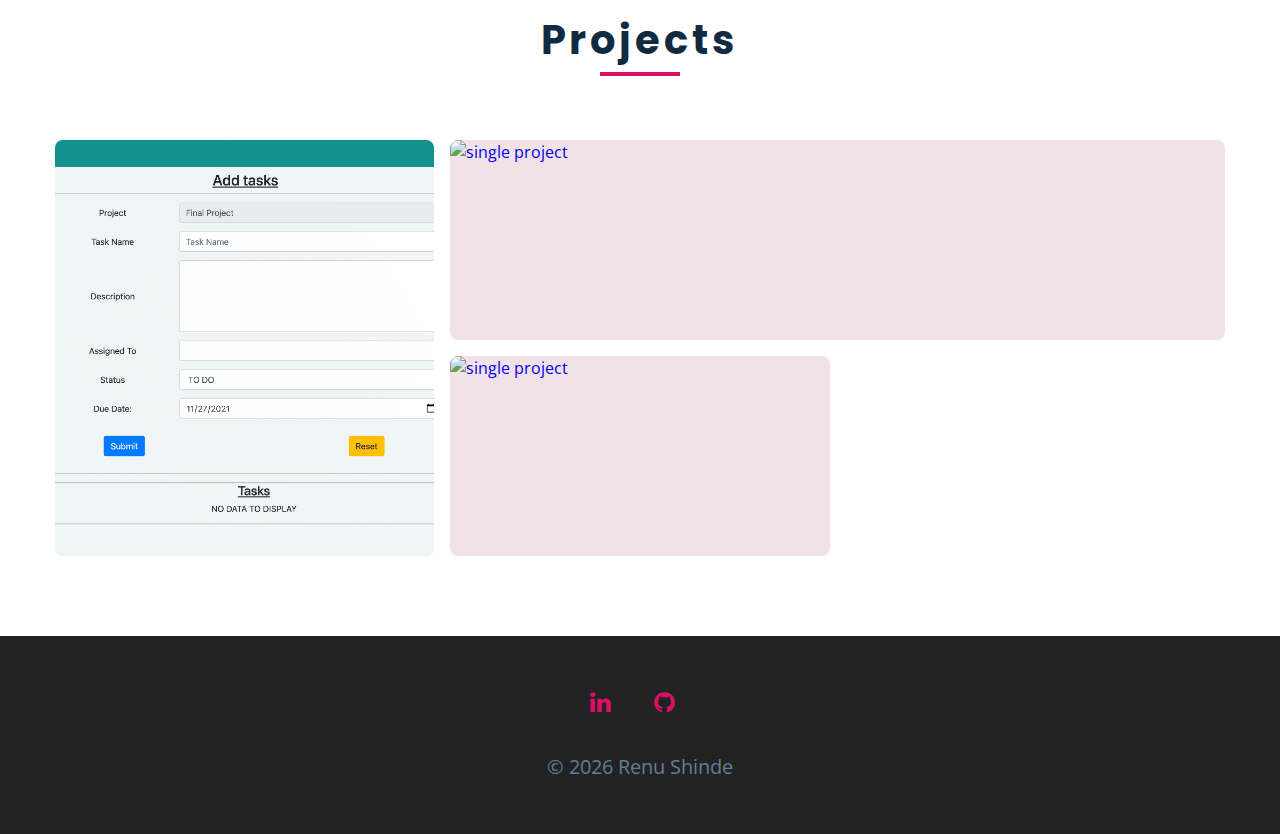
==== commit 92569e42: "testing" ====
--- a/index.html
+++ b/index.html
@@ -57,7 +57,7 @@
           </li>
           <li>
             <a
-              href="https://mail.google.com/mail/?view=cm&fs=1&to=someone@example.com&su=Nice to Meet you, Renu&body=BODY"
+              href="https://mail.google.com/mail/?view=cm&fs=1&to=renunikhilp@gmail.com&su=Nice to Meet you, Renu&body=BODY"
               target="_blank"
               >Contact Me</a
             >
@@ -83,7 +83,11 @@
             <a href="project.html">Projects</a>
           </li>
           <li>
-            <a href="contact.html">Contact</a>
+            <a
+              href="https://mail.google.com/mail/?view=cm&fs=1&to=renunikhilp@gmail.com&su=Nice to Meet you, Renu&body=BODY"
+              target="_blank"
+              >Contact Me</a
+            >
           </li>
         </ul>
         <!-- social icons -->
@@ -113,7 +117,7 @@
     <header class="hero">
       <div class="section-center hero-center">
         <article class="hero-info">
-          <h1>Hi, I'm <span class="highlight-text">Renu</span></h1>
+          <h1>Hii, I'm <span class="highlight-text">Renu</span></h1>
           <div class="underline"></div>
           <h4>Front End Developer</h4>
           <a
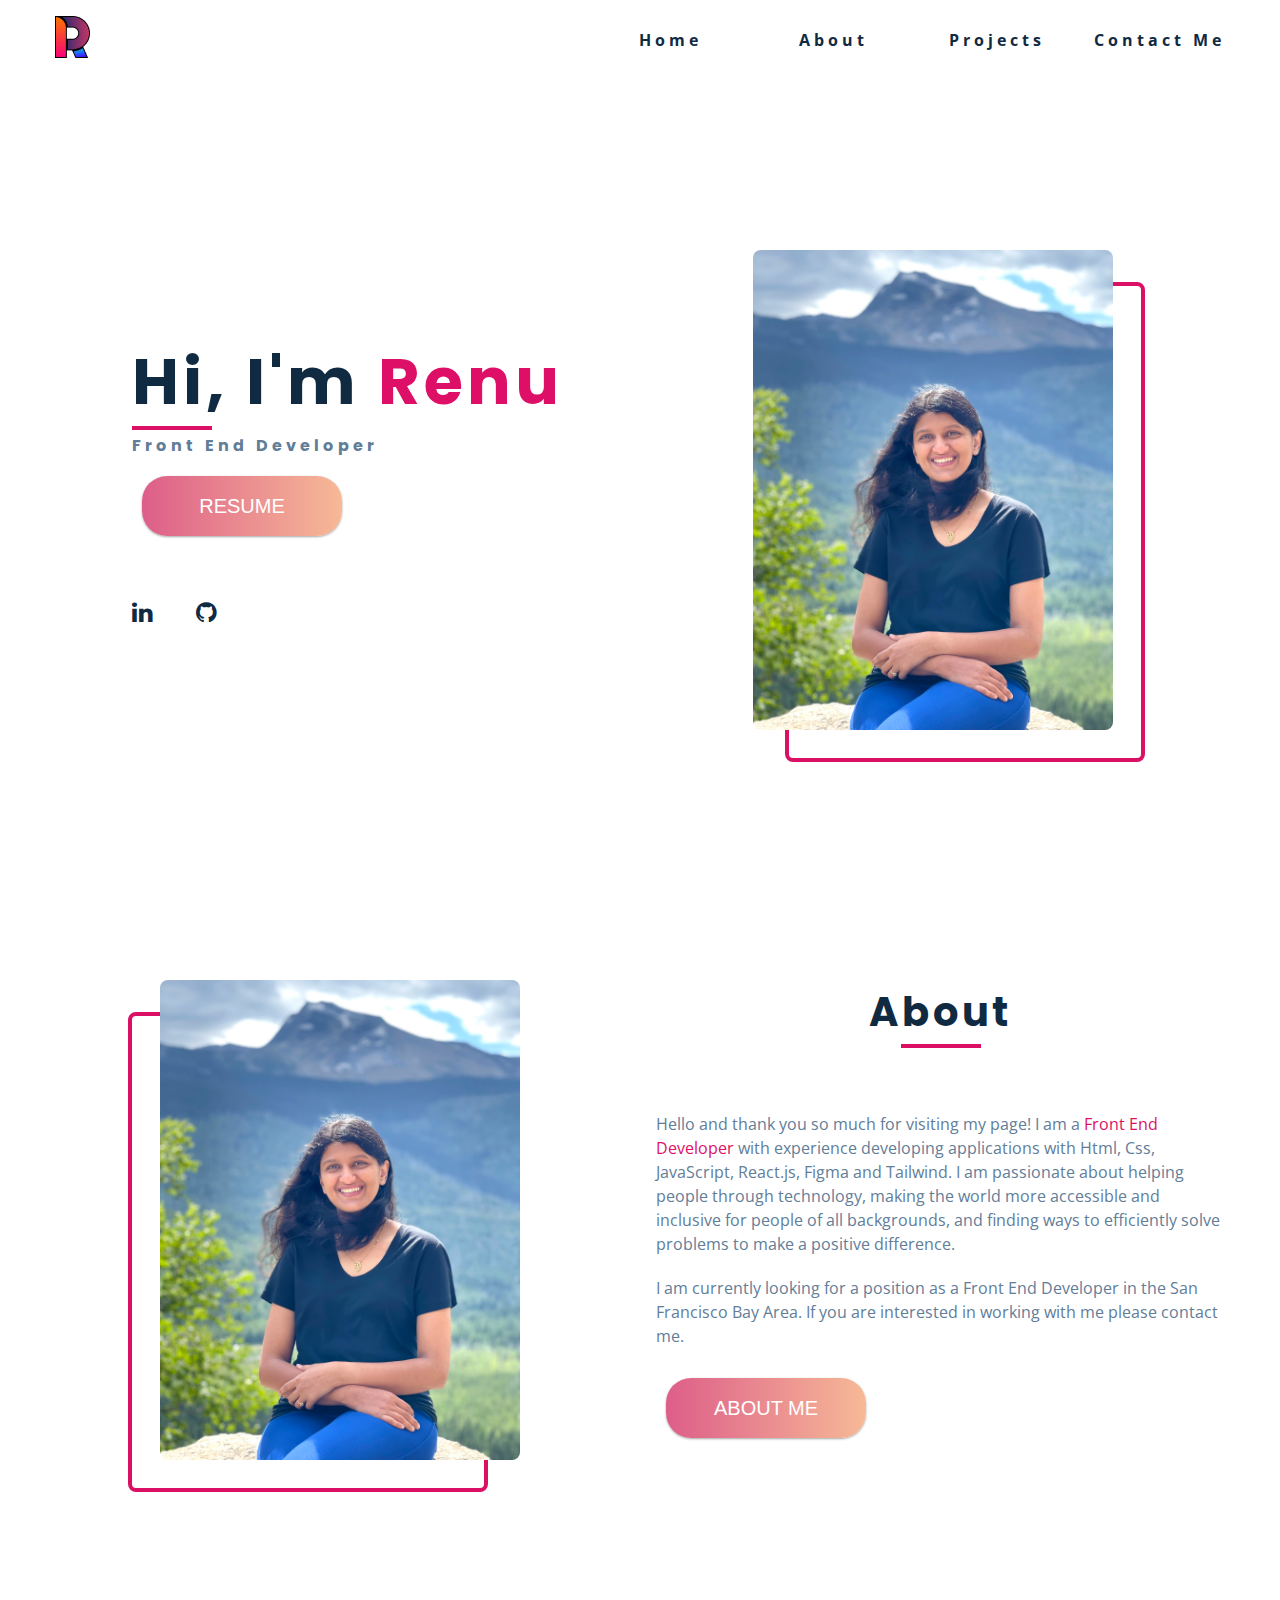
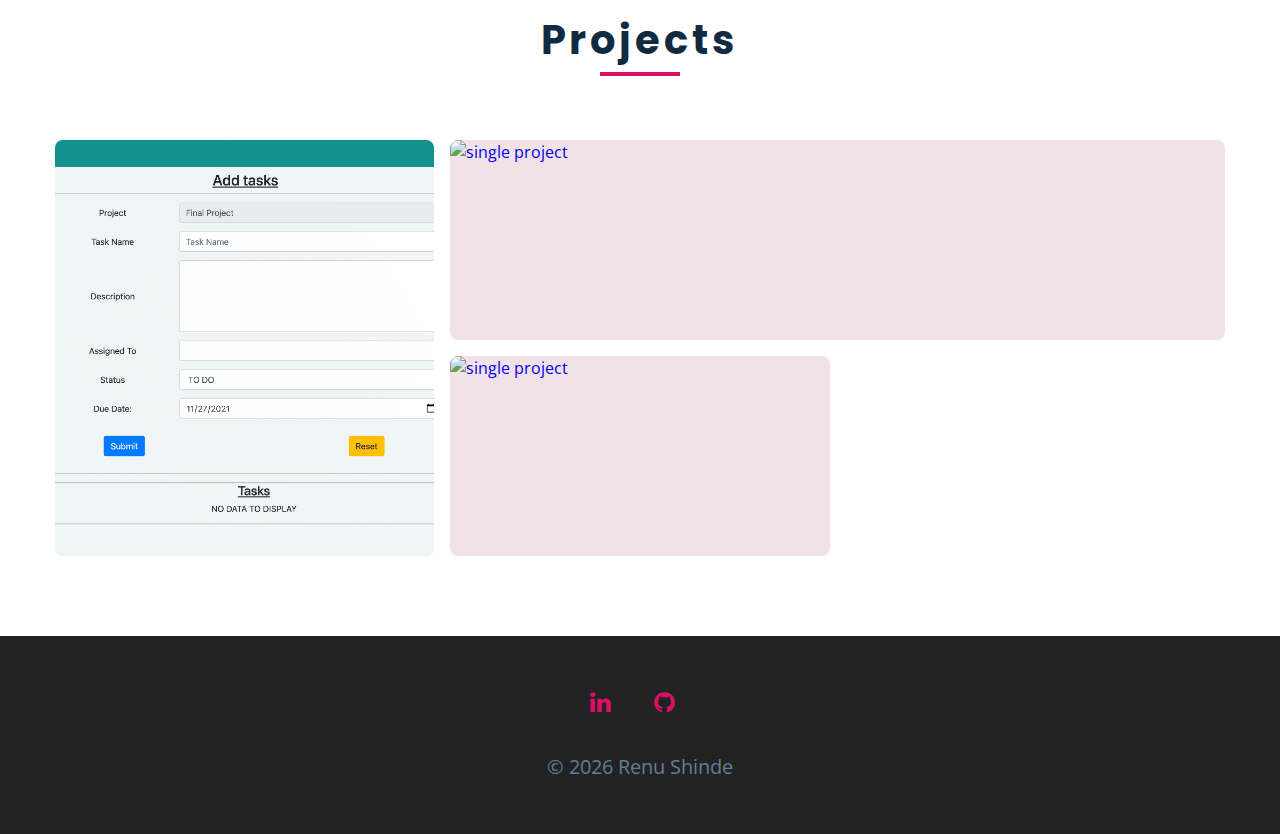
==== commit b42f1db8: "minor changes" ====
--- a/index.html
+++ b/index.html
@@ -117,7 +117,7 @@
     <header class="hero">
       <div class="section-center hero-center">
         <article class="hero-info">
-          <h1>Hii, I'm <span class="highlight-text">Renu</span></h1>
+          <h1>Hi, I'm <span class="highlight-text">Renu</span></h1>
           <div class="underline"></div>
           <h4>Front End Developer</h4>
           <a
